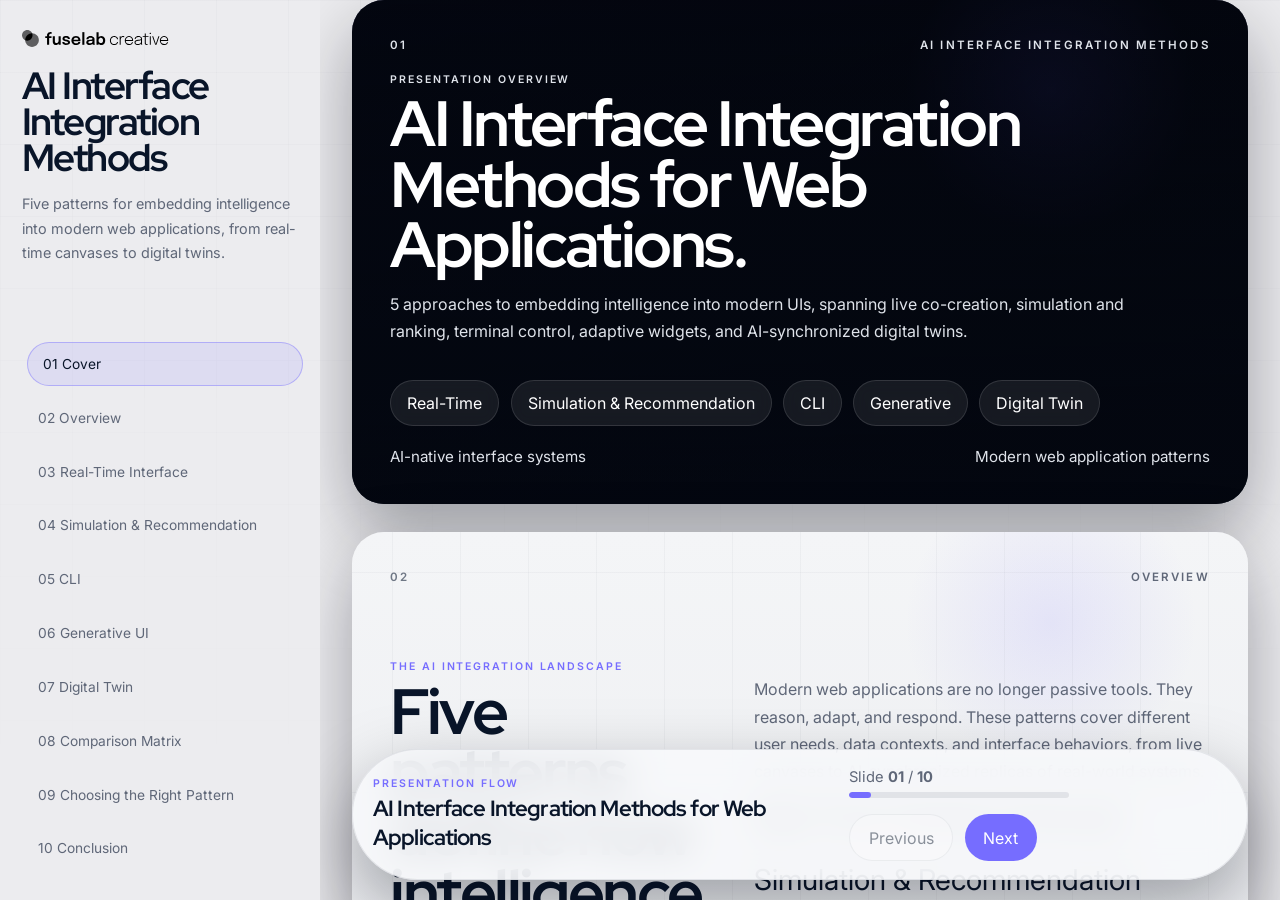
==== flc-new-design-process-work/index.html @ 108d00a0 "Add AI interface presentation deck" ====
<!DOCTYPE html>
<html lang="en">
  <head>
    <meta charset="UTF-8" />
    <meta name="viewport" content="width=device-width, initial-scale=1.0" />
    <title>AI Interface Integration Methods for Web Applications</title>
    <link rel="preconnect" href="https://fonts.googleapis.com" />
    <link rel="preconnect" href="https://fonts.gstatic.com" crossorigin />
    <link
      href="https://fonts.googleapis.com/css2?family=Inter:wght@400;500;600&family=Public+Sans:wght@600&family=Red+Hat+Display:wght@500;700&family=Red+Hat+Text:wght@400;500&display=swap"
      rel="stylesheet"
    />
    <link rel="stylesheet" href="styles.css" />
  </head>
  <body>
    <div class="presentation-shell">
      <aside class="rail">
        <div class="rail__brand">
          <img class="rail-logo" src="flc-logo.svg" alt="FLC logo" />
          <h1>AI Interface Integration Methods</h1>
          <p class="rail__lede">
            Five patterns for embedding intelligence into modern web
            applications, from real-time canvases to digital twins.
          </p>
        </div>

        <nav class="rail-nav" aria-label="Presentation sections">
          <a href="#cover" class="is-active">01 Cover</a>
          <a href="#overview">02 Overview</a>
          <a href="#pattern-canvas">03 Real-Time Interface</a>
          <a href="#pattern-simulation">04 Simulation & Recommendation</a>
          <a href="#pattern-cli">05 CLI</a>
          <a href="#pattern-generative">06 Generative UI</a>
          <a href="#pattern-twin">07 Digital Twin</a>
          <a href="#comparison">08 Comparison Matrix</a>
          <a href="#choosing">09 Choosing the Right Pattern</a>
          <a href="#conclusion">10 Conclusion</a>
        </nav>
      </aside>

      <main class="deck" id="deck">
        <div class="slides">
          <section
            class="slide slide--dark slide--hero"
            id="cover"
            data-title="AI Interface Integration Methods for Web Applications"
            data-hint="Open with the five AI-native interface patterns"
          >
            <video
              class="hero-slide-video"
              src="hero-background-source.mov"
              autoplay
              muted
              loop
              playsinline
              aria-hidden="true"
            ></video>
            <div class="hero-slide-overlay" aria-hidden="true"></div>
            <div class="hero-slide-tint" aria-hidden="true"></div>

            <div class="slide-chrome">
              <span class="slide-number">01</span>
              <span class="slide-label">AI Interface Integration Methods</span>
            </div>

            <div class="hero-layout hero-layout--single">
              <div class="hero-copy">
                <p class="eyebrow">Presentation overview</p>
                <h3>AI Interface Integration Methods for Web Applications.</h3>
                <p class="slide-intro">
                  5 approaches to embedding intelligence into modern UIs,
                  spanning live co-creation, simulation and ranking, terminal
                  control, adaptive widgets, and AI-synchronized digital twins.
                </p>

                <div class="hero-tags">
                  <span>Real-Time</span>
                  <span>Simulation & Recommendation</span>
                  <span>CLI</span>
                  <span>Generative</span>
                  <span>Digital Twin</span>
                </div>
              </div>
            </div>

            <div class="slide-footer">
              <span>AI-native interface systems</span>
              <span>Modern web application patterns</span>
            </div>
          </section>

          <section
            class="slide slide--dark slide--toc"
            id="overview"
            data-title="Overview"
            data-hint="Introduce the AI integration landscape and the five patterns"
          >
            <div class="slide-chrome">
              <span class="slide-number">02</span>
              <span class="slide-label">Overview</span>
            </div>

            <div class="toc-layout">
              <div>
                <p class="eyebrow">The AI integration landscape</p>
                <h3>Five patterns define how intelligence shows up in the interface.</h3>
              </div>
              <div>
                <p class="slide-intro">
                  Modern web applications are no longer passive tools. They
                  reason, adapt, and respond. These patterns cover different
                  user needs, data contexts, and interface behaviors, from live
                  canvases to AI-synchronized replicas of real-world systems.
                </p>
                <ol class="toc-list" id="tocList"></ol>
              </div>
            </div>

            <div class="slide-footer">
              <span>Five distinct AI integration patterns</span>
              <span>From creation to decision-support and monitoring</span>
            </div>
          </section>

          <section
            class="slide slide--light slide--project-profile"
            id="pattern-canvas"
            data-title="Real-Time Interface (Canvas)"
            data-hint="Pattern 1 for live, continuously updating AI surfaces"
          >
            <div class="project-profile-top project-profile-top--single">
              <div>
                <p class="page-kicker">Pattern 1</p>
                <h3>Real-Time Interface (Canvas)</h3>
              </div>
            </div>

            <div class="project-profile-layout">
              <div class="project-profile-media">
                <button class="media-fullscreen-button" type="button" data-video-fullscreen>
                  Full screen
                </button>
                <video
                  class="project-profile-video"
                  src="pattern-canvas-video.mp4"
                  autoplay
                  muted
                  loop
                  playsinline
                ></video>
              </div>

              <div class="project-profile-content">
                <div class="project-profile-grid" id="canvasCards"></div>
              </div>
            </div>

            <div class="slide-footer slide-footer--light">
              <span>03</span>
              <span>Pattern 1: Real-Time Interface (Canvas)</span>
            </div>
          </section>

          <section
            class="slide slide--light slide--project-profile"
            id="pattern-simulation"
            data-title="Simulation & Recommendation"
            data-hint="Pattern 2 for modeling outcomes and ranking actions"
          >
            <div class="project-profile-top project-profile-top--single">
              <div>
                <p class="page-kicker">Pattern 2</p>
                <h3>Simulation & Recommendation</h3>
              </div>
            </div>

            <div class="project-profile-layout">
              <div class="project-profile-media">
                <button class="media-fullscreen-button" type="button" data-video-fullscreen>
                  Full screen
                </button>
                <video
                  class="project-profile-video"
                  src="pattern-simulation-video.mov"
                  autoplay
                  muted
                  loop
                  playsinline
                ></video>
              </div>

              <div class="project-profile-content">
                <div class="project-profile-grid" id="simulationCards"></div>
              </div>
            </div>

            <div class="slide-footer slide-footer--light">
              <span>04</span>
              <span>Pattern 2: Simulation & Recommendation</span>
            </div>
          </section>

          <section
            class="slide slide--light slide--project-profile"
            id="pattern-cli"
            data-title="CLI (Command-Line Interface)"
            data-hint="Pattern 3 for text-first AI execution and control"
          >
            <div class="project-profile-top project-profile-top--single">
              <div>
                <p class="page-kicker">Pattern 3</p>
                <h3>CLI (Command-Line Interface)</h3>
              </div>
            </div>

            <div class="project-profile-layout">
              <div class="project-profile-media">
                <button class="media-fullscreen-button" type="button" data-video-fullscreen>
                  Full screen
                </button>
                <video
                  class="project-profile-video"
                  src="pattern-cli-video-web.mov"
                  autoplay
                  muted
                  loop
                  playsinline
                ></video>
              </div>

              <div class="project-profile-content">
                <div class="project-profile-grid" id="cliCards"></div>
              </div>
            </div>

            <div class="slide-footer slide-footer--light">
              <span>05</span>
              <span>Pattern 3: CLI</span>
            </div>
          </section>

          <section
            class="slide slide--light slide--project-profile"
            id="pattern-generative"
            data-title="Generative UI (Adaptive Widgets)"
            data-hint="Pattern 4 for interfaces that reconstruct themselves dynamically"
          >
            <div class="project-profile-top project-profile-top--single">
              <div>
                <p class="page-kicker">Pattern 4</p>
                <h3>Generative UI (Adaptive Widgets)</h3>
              </div>
            </div>

            <div class="project-profile-layout">
              <div class="project-profile-media">
                <button class="media-fullscreen-button" type="button" data-video-fullscreen>
                  Full screen
                </button>
                <video
                  class="project-profile-video"
                  src="pattern-generative-video.mov"
                  autoplay
                  muted
                  loop
                  playsinline
                ></video>
              </div>

              <div class="project-profile-content">
                <div class="project-profile-grid" id="generativeCards"></div>
              </div>
            </div>

            <div class="slide-footer slide-footer--light">
              <span>06</span>
              <span>Pattern 4: Generative UI (Adaptive Widgets)</span>
            </div>
          </section>

          <section
            class="slide slide--light slide--project-profile"
            id="pattern-twin"
            data-title="Digital Twin"
            data-hint="Pattern 5 for live virtual replicas of real-world systems"
          >
            <div class="project-profile-top project-profile-top--single">
              <div>
                <p class="page-kicker">Pattern 5</p>
                <h3>Digital Twin</h3>
              </div>
            </div>

            <div class="project-profile-layout">
              <div class="project-profile-media">
                <button class="media-fullscreen-button" type="button" data-video-fullscreen>
                  Full screen
                </button>
                <video
                  class="project-profile-video"
                  src="pattern-twin-video-web.mov"
                  autoplay
                  muted
                  loop
                  playsinline
                ></video>
              </div>

              <div class="project-profile-content">
                <div class="project-profile-grid" id="twinCards"></div>
              </div>
            </div>

            <div class="slide-footer slide-footer--light">
              <span>07</span>
              <span>Pattern 5: Digital Twin</span>
            </div>
          </section>

          <section
            class="slide slide--light slide--comparison"
            id="comparison"
            data-title="Comparison Matrix"
            data-hint="Compare the five patterns across users, data, and outputs"
          >
            <div class="light-header">
              <div>
                <p class="page-kicker">Comparison Matrix</p>
                <h3>Each pattern solves a different interface problem.</h3>
              </div>
              <p class="section-note">
                The right integration pattern depends on who the user is, how
                fresh the data needs to be, what kind of output the interface
                should generate, and how complex the system is to build.
              </p>
            </div>

            <div class="comparison-stage">
              <div class="comparison-wrap">
                <table class="comparison-table" id="comparisonTable"></table>
              </div>
            </div>

            <div class="slide-footer slide-footer--light">
              <span>08</span>
              <span>Pattern comparison across interaction and implementation</span>
            </div>
          </section>

          <section
            class="slide slide--light slide--choosing"
            id="choosing"
            data-title="Choosing the Right Pattern"
            data-hint="Use a simple framework to choose the right AI interface pattern"
          >
            <div class="light-header">
              <div>
                <p class="page-kicker">Decision Framework</p>
                <h3>Choosing the right pattern starts with the user and the output.</h3>
              </div>
              <p class="section-note">
                These five prompts point teams toward the most suitable
                pattern based on user needs, output format, and system context.
              </p>
            </div>

            <div class="decision-layout">
              <div class="challenge-grid decision-grid" id="decisionGrid"></div>
            </div>

            <div class="slide-footer slide-footer--light">
              <span>09</span>
              <span>Decision guide for choosing the right pattern</span>
            </div>
          </section>

          <section
            class="slide slide--light slide--overview slide--conclusion"
            id="conclusion"
            data-title="Conclusion"
            data-hint="Close with the main takeaways and the interface shift"
          >
            <div class="light-header">
              <div>
                <p class="page-kicker">Conclusion</p>
                <h3>AI is no longer just inside the interface. It is shaping the interface.</h3>
              </div>
              <p class="section-note">
                Each pattern supports a different kind of intelligence, from
                creation and decision-support to control, adaptation, and
                reflection, and all five are production-ready today.
              </p>
            </div>

            <div class="overview-layout">
              <div class="page-template-grid takeaway-grid" id="takeawayGrid"></div>
            </div>

            <div class="slide-footer slide-footer--light">
              <span>10</span>
              <span>From static UI with AI features to AI-native interfaces</span>
            </div>
          </section>
        </div>

        <header class="deck-topbar">
          <div>
            <p class="eyebrow">Presentation flow</p>
            <h2 id="topbarTitle">Hero screen</h2>
          </div>

          <div class="deck-status">
            <div class="progress-block">
              <span>Slide <b id="slideIndex">01</b> / <b id="slideTotal">10</b></span>
              <div class="progress-track" aria-hidden="true">
                <span id="progressFill"></span>
              </div>
            </div>

            <div class="control-row">
              <button class="ghost-button" id="prevSlide" type="button">
                Previous
              </button>
              <button class="primary-button" id="nextSlide" type="button">
                Next
              </button>
            </div>
          </div>
        </header>
      </main>
    </div>

    <script src="app.js"></script>
  </body>
</html>
---- flc-new-design-process-work/styles.css ----
:root {
  --ink: #00081b;
  --ink-soft: #08162a;
  --paper: #ffffff;
  --paper-soft: #f4f7fb;
  --paper-line: #dde4ee;
  --text-dark: #091529;
  --text-dark-soft: #5f6778;
  --text-light: #ffffff;
  --text-light-soft: #dfe3ea;
  --label: #6f7785;
  --royal: #766dff;
  --ultramarine: #766dff;
  --mint: #766dff;
  --shadow-dark: 0 28px 70px rgba(2, 7, 18, 0.34);
  --shadow-light: 0 24px 64px rgba(15, 29, 56, 0.08);
  --radius-xl: 32px;
  --radius-lg: 24px;
  --radius-md: 18px;
}

* {
  box-sizing: border-box;
}

html {
  scroll-behavior: smooth;
}

body {
  margin: 0;
  min-height: 100vh;
  font-family: "Inter", sans-serif;
  color: var(--text-dark);
  background: #ececef;
}

body::before {
  content: "";
  position: fixed;
  inset: 0;
  background-image:
    linear-gradient(rgba(9, 21, 41, 0.03) 1px, transparent 1px),
    linear-gradient(90deg, rgba(9, 21, 41, 0.03) 1px, transparent 1px);
  background-size: 72px 72px;
  mask-image: linear-gradient(180deg, rgba(255, 255, 255, 0.6), transparent 92%);
  pointer-events: none;
}

.presentation-shell {
  display: grid;
  grid-template-columns: 320px minmax(0, 1fr);
  min-height: 100vh;
}

.rail {
  position: sticky;
  top: 0;
  display: flex;
  flex-direction: column;
  justify-content: space-between;
  height: 100vh;
  padding: 1.85rem 1.35rem;
  background: transparent;
  backdrop-filter: none;
  z-index: 3;
  border-right: 0;
}

.eyebrow,
.page-kicker,
.slide-number,
.slide-label,
.rail-card span {
  margin: 0;
  text-transform: uppercase;
  letter-spacing: 0.18em;
  font-size: 0.72rem;
  font-weight: 600;
}

.eyebrow {
  color: var(--mint);
}

.rail__brand h1,
.deck-topbar h2,
.slide h3,
.challenge-card h4,
.opportunity-card h4,
.timeline-item h4,
.template-card h4,
.spotlight-card strong {
  margin: 0;
  font-family: "Red Hat Display", sans-serif;
  letter-spacing: -0.04em;
}

.rail__brand h1 {
  margin-top: 0.35rem;
  font-size: clamp(1.6rem, 3vw, 2.35rem);
  line-height: 0.96;
}

.rail__lede,
.slide-intro,
.section-note,
.challenge-card p,
.opportunity-card p,
.timeline-item p,
.template-card p,
.spotlight-card small {
  color: var(--text-dark-soft);
  line-height: 1.7;
}

.rail__lede {
  color: var(--text-dark-soft);
}

.rail-nav {
  display: grid;
  gap: 0.65rem;
}

.rail-nav a {
  display: block;
  padding: 0.78rem 0.95rem;
  border-radius: 999px;
  border: 1px solid transparent;
  color: var(--text-dark-soft);
  text-decoration: none;
  background: transparent;
  font-size: 0.86rem;
  line-height: 1.2;
  transition:
    transform 180ms ease,
    border-color 180ms ease,
    background 180ms ease;
}

.rail-nav a:hover {
  transform: translateX(5px);
  border-color: transparent;
  background: transparent;
  color: var(--text-dark);
}

.rail-nav a.is-active {
  transform: translateX(5px);
  border-color: rgba(118, 109, 255, 0.42);
  background: rgba(118, 109, 255, 0.12);
  color: var(--text-dark);
}

.rail-card {
  padding: 0.8rem 0.85rem;
  border-radius: var(--radius-lg);
  border: 1px solid rgba(255, 255, 255, 0.08);
  background: rgba(255, 255, 255, 0.04);
}

.rail-card strong {
  display: block;
  margin: 0.3rem 0;
  font-size: 1rem;
}

.rail-card small {
  color: var(--text-light-soft);
  font-size: 0.82rem;
}

.rail__brand {
  display: grid;
  gap: 1rem;
}

.rail-logo {
  display: block;
  width: min(150px, 100%);
  height: auto;
  filter: brightness(0) saturate(100%);
}

.rail__lede {
  margin: 0;
  font-size: 0.9rem;
}

.rail-card span,
.eyebrow {
  font-size: 0.66rem;
}

.deck {
  height: 100vh;
  overflow-y: auto;
  scroll-snap-type: y mandatory;
  padding: 2rem;
  padding-bottom: 1.25rem;
  background: #ececef;
}

.deck-topbar {
  position: sticky;
  bottom: 0;
  z-index: 2;
  display: flex;
  justify-content: space-between;
  align-items: center;
  gap: 1rem;
  margin-top: 1.75rem;
  padding: 1.1rem 1.25rem;
  border-radius: 999px;
  border: 1px solid rgba(9, 21, 41, 0.08);
  background: rgba(248, 249, 251, 0.88);
  backdrop-filter: blur(18px);
  box-shadow: var(--shadow-dark);
}

.deck-topbar h2 {
  margin-top: 0.28rem;
  font-size: 1.35rem;
}

.deck-status {
  display: flex;
  align-items: center;
  gap: 1rem;
  flex-wrap: wrap;
}

.progress-block span {
  display: block;
  margin-bottom: 0.4rem;
  color: var(--text-dark-soft);
  font-size: 0.92rem;
}

.progress-track {
  width: min(220px, 44vw);
  height: 0.4rem;
  border-radius: 999px;
  background: rgba(9, 21, 41, 0.08);
  overflow: hidden;
}

.progress-track span {
  display: block;
  height: 100%;
  width: 14.29%;
  border-radius: inherit;
  background: linear-gradient(90deg, var(--ultramarine), var(--mint));
  transition: width 220ms ease;
}

.control-row {
  display: flex;
  gap: 0.75rem;
}

.ghost-button,
.primary-button {
  border-radius: 999px;
  padding: 0.78rem 1.15rem;
  font: inherit;
  cursor: pointer;
  transition:
    transform 180ms ease,
    opacity 180ms ease,
    background 180ms ease;
}

.ghost-button {
  border: 1px solid rgba(9, 21, 41, 0.12);
  color: var(--text-dark);
  background: rgba(255, 255, 255, 0.55);
}

.primary-button {
  border: 0;
  color: var(--text-light);
  background: linear-gradient(135deg, var(--royal), var(--ultramarine));
}

.ghost-button:hover,
.primary-button:hover {
  transform: translateY(-2px);
}

.ghost-button:disabled,
.primary-button:disabled {
  opacity: 0.45;
  cursor: default;
  transform: none;
}

.slides {
  display: grid;
  gap: 1.75rem;
  justify-items: center;
}

.slide {
  position: relative;
  display: flex;
  flex-direction: column;
  width: min(100%, calc((100vh - 5.5rem) * 16 / 9));
  max-width: 100%;
  aspect-ratio: 16 / 9;
  min-height: 0;
  scroll-snap-align: start;
  padding: clamp(1.8rem, 3vw, 2.6rem);
  border-radius: var(--radius-xl);
  overflow: hidden;
}

.slide--dark {
  color: var(--text-dark);
  background:
    radial-gradient(circle at 78% 18%, rgba(118, 109, 255, 0.12), transparent 18%),
    linear-gradient(180deg, #f4f5f7 0%, #eceef1 100%);
  box-shadow: var(--shadow-dark);
}

.slide--dark::before {
  content: "";
  position: absolute;
  inset: 0;
  background-image:
    linear-gradient(rgba(9, 21, 41, 0.03) 1px, transparent 1px),
    linear-gradient(90deg, rgba(9, 21, 41, 0.03) 1px, transparent 1px);
  background-size: calc((100% - 80px) / 12) 220px;
  background-position: 40px 40px;
  pointer-events: none;
}

.slide--dark .slide-intro,
.slide--dark .section-note,
.slide--dark .slide-footer,
.slide--dark .slide-label {
  color: var(--text-dark-soft);
}

.slide--light {
  color: var(--text-dark);
  background:
    radial-gradient(circle at 12% 85%, rgba(118, 109, 255, 0.09), transparent 15%),
    radial-gradient(circle at 88% 20%, rgba(118, 109, 255, 0.14), transparent 12%),
    linear-gradient(180deg, #ffffff 0%, #f7f9fc 100%);
  box-shadow: var(--shadow-light);
}

.slide--light::before,
.slide--light::after {
  content: "";
  position: absolute;
  border-radius: 999px;
  background:
    radial-gradient(circle at center, rgba(9, 21, 41, 0.06) 0%, rgba(9, 21, 41, 0.02) 46%, transparent 70%);
  pointer-events: none;
}

.slide--light::before {
  left: -4.5rem;
  bottom: -5rem;
  width: 15rem;
  height: 15rem;
}

.slide--light::after {
  right: -3rem;
  top: -3rem;
  width: 11rem;
  height: 11rem;
}

.slide-chrome,
.slide-footer {
  position: relative;
  z-index: 1;
  display: flex;
  justify-content: space-between;
  align-items: center;
  gap: 1rem;
}

.slide-label,
.slide-footer,
.page-kicker {
  color: var(--label);
}

.slide-number {
  color: var(--label);
}

.slide-footer {
  margin-top: auto;
  font-size: 0.95rem;
}

.slide-footer--light {
  color: var(--text-dark-soft);
}

.slide--hero,
.slide--toc,
.slide--section-break {
  display: flex;
  flex-direction: column;
}

.slide--hero {
  isolation: isolate;
  color: var(--text-light);
  background:
    radial-gradient(circle at 78% 18%, rgba(118, 109, 255, 0.18), transparent 18%),
    linear-gradient(180deg, #050814 0%, #0b1120 100%);
}

.hero-slide-video,
.hero-slide-overlay,
.hero-slide-tint {
  position: absolute;
  inset: 0;
}

.hero-slide-video {
  width: 100%;
  height: 100%;
  object-fit: cover;
  opacity: 1;
  z-index: 0;
}

.hero-slide-overlay {
  background:
    linear-gradient(180deg, rgba(2, 7, 18, 0.42), rgba(2, 7, 18, 0.74)),
    linear-gradient(135deg, rgba(118, 109, 255, 0.24), rgba(8, 22, 42, 0.3)),
    radial-gradient(circle at 72% 20%, rgba(118, 109, 255, 0.18), transparent 20%);
  mix-blend-mode: multiply;
  z-index: 0;
}

.hero-slide-tint {
  background:
    linear-gradient(180deg, rgba(4, 10, 24, 0.24), rgba(4, 10, 24, 0.46));
  mix-blend-mode: normal;
  z-index: 0;
}

.slide--hero .slide-chrome,
.slide--hero .hero-layout,
.slide--hero .slide-footer {
  z-index: 1;
}

.slide--hero .slide-number,
.slide--hero .slide-label,
.slide--hero .eyebrow,
.slide--hero .slide-intro,
.slide--hero .slide-footer {
  color: var(--text-light-soft);
}

.slide--hero h3 {
  color: var(--text-light);
}

.hero-layout {
  position: relative;
  display: grid;
  grid-template-columns: minmax(0, 1.1fr) minmax(320px, 0.9fr);
  gap: 2.75rem;
  align-items: center;
  flex: 1;
  min-height: 0;
}

.hero-layout--single {
  grid-template-columns: minmax(0, 1fr);
}

.hero-copy,
.section-break-copy {
  max-width: 46rem;
}

.slide h3 {
  margin-top: 0.55rem;
  font-size: clamp(2.4rem, 5vw, 4.9rem);
  line-height: 0.94;
}

.slide--light h3 {
  font-size: clamp(1.7rem, 3.2vw, 3.2rem);
  line-height: 0.98;
}

.hero-tags {
  display: flex;
  flex-wrap: wrap;
  gap: 0.7rem;
  margin-top: 2.2rem;
}

.hero-tags span {
  padding: 0.75rem 1rem;
  border-radius: 999px;
  border: 1px solid rgba(255, 255, 255, 0.12);
  background: rgba(255, 255, 255, 0.08);
  color: var(--text-light);
  backdrop-filter: blur(8px);
}

.hero-visual {
  position: relative;
  min-height: 0;
}

.hero-visual--process {
  display: flex;
  justify-content: flex-end;
}

.hero-process-card {
  max-width: 23rem;
  padding: 1.5rem;
  border-radius: var(--radius-lg);
  border: 1px solid rgba(9, 21, 41, 0.08);
  background: rgba(255, 255, 255, 0.78);
  box-shadow: 0 28px 60px rgba(2, 7, 18, 0.12);
  backdrop-filter: blur(12px);
}

.hero-process-card span {
  display: block;
  color: var(--text-dark-soft);
  text-transform: uppercase;
  letter-spacing: 0.14em;
  font-size: 0.7rem;
}

.hero-process-card strong {
  display: block;
  margin-top: 0.7rem;
  font-family: "Red Hat Display", sans-serif;
  font-size: 2rem;
  line-height: 1.02;
  color: var(--text-dark);
}

.spotlight-card span {
  color: var(--label);
}

.toc-layout {
  position: relative;
  z-index: 1;
  display: grid;
  grid-template-columns: minmax(260px, 0.7fr) minmax(0, 1fr);
  gap: 2.75rem;
  align-items: start;
  flex: 1;
  min-height: 0;
  padding-top: 4.75rem;
}

.toc-list {
  list-style: none;
  padding: 0;
  margin: 0;
  display: grid;
  gap: 0.9rem;
}

.toc-list li {
  display: block;
  padding-bottom: 0.85rem;
  border-bottom: 1px solid rgba(9, 21, 41, 0.08);
}

.toc-list strong {
  font-weight: 400;
  font-size: 1.8rem;
  line-height: 1.15;
}

.slide--section-break {
  justify-content: space-between;
}

.light-header {
  position: relative;
  z-index: 1;
  display: flex;
  justify-content: space-between;
  gap: 2rem;
  align-items: end;
  margin-bottom: 2rem;
}

.light-header--stacked {
  align-items: start;
}

.light-header h3 {
  color: var(--text-dark);
}

.page-kicker {
  font-size: 0.76rem;
  font-weight: 600;
}

.section-note {
  max-width: 28rem;
  margin: 0;
}

.challenge-grid {
  position: relative;
  z-index: 1;
  display: grid;
  grid-template-columns: repeat(2, minmax(0, 1fr));
  gap: 1.25rem;
  flex: 1;
  min-height: 0;
  align-content: start;
}

.challenge-card,
.opportunity-card,
.timeline-item,
.template-card,
.spotlight-card,
.next-step-card {
  position: relative;
  z-index: 1;
  border-radius: var(--radius-lg);
}

.challenge-card,
.opportunity-card,
.timeline-item,
.template-card {
  padding: 1.6rem;
  border: 1px solid var(--paper-line);
  background: rgba(255, 255, 255, 0.92);
  box-shadow: var(--shadow-light);
}

.challenge-card span,
.opportunity-card span,
.timeline-item span,
.template-card span {
  color: var(--label);
}

.challenge-card h4,
.opportunity-card h4,
.timeline-item h4,
.template-card h4 {
  margin: 0.7rem 0 0.5rem;
  color: var(--text-dark);
  font-size: 1.45rem;
}

.challenge-card p,
.opportunity-card p,
.timeline-item p,
.template-card p,
.next-step-item p,
.impact-metric p {
  margin: 0;
  font-family: "Red Hat Text", sans-serif;
}

.opportunity-layout {
  position: relative;
  z-index: 1;
  display: grid;
  grid-template-columns: 310px minmax(0, 1fr);
  gap: 1.25rem;
  align-items: start;
  flex: 1;
  min-height: 0;
}

.spotlight-card {
  padding: 1.7rem;
  border: 1px solid var(--paper-line);
  background: rgba(244, 247, 251, 0.95);
}

.spotlight-card strong {
  display: block;
  margin: 0.55rem 0;
  color: var(--text-dark);
  font-size: 1.55rem;
  line-height: 1.04;
}

.opportunity-grid {
  display: grid;
  grid-template-columns: repeat(3, minmax(0, 1fr));
  gap: 1.25rem;
}

.timeline-list,
.page-template-grid {
  display: grid;
  gap: 1.2rem;
}

.timeline-list--compact {
  position: relative;
  z-index: 1;
  grid-template-columns: repeat(2, minmax(0, 1fr));
  align-content: start;
  flex: 1;
  min-height: 0;
}

.timeline-list--compact .timeline-item {
  padding: 1.2rem 1.25rem;
}

.timeline-pictogram {
  display: block;
  width: 4.4rem;
  height: 4.4rem;
  margin-bottom: 0.65rem;
  object-fit: contain;
  opacity: 0.96;
}

.timeline-list--compact .timeline-item h4 {
  margin: 0.55rem 0 0.35rem;
  font-size: 1.2rem;
  line-height: 1.18;
}

.timeline-list--compact .timeline-item p {
  font-size: 0.95rem;
  line-height: 1.55;
}

.project-profile-layout {
  position: relative;
  z-index: 1;
  display: grid;
  grid-template-columns: minmax(0, 1.56fr) minmax(280px, 0.74fr);
  gap: 1.45rem;
  align-items: stretch;
  flex: 1;
  min-height: 0;
}

.core-loop-board {
  position: relative;
  z-index: 1;
  display: flex;
  flex: 1;
  min-height: 0;
  align-items: center;
}

.core-loop-flow {
  display: grid;
  grid-template-columns: minmax(0, 1fr) auto minmax(0, 1fr) auto minmax(0, 1fr) auto minmax(0, 1fr) auto minmax(0, 1fr) auto minmax(0, 1fr);
  gap: 0.8rem;
  width: 100%;
  align-items: stretch;
}

.loop-node {
  position: relative;
  display: grid;
  align-content: start;
  gap: 0.65rem;
  padding: 1.35rem 1.1rem 1.2rem;
  border-radius: var(--radius-lg);
  border: 1px solid var(--paper-line);
  background: rgba(255, 255, 255, 0.92);
  box-shadow: var(--shadow-light);
}

.loop-node__index {
  color: var(--label);
  font-size: 0.74rem;
  font-weight: 600;
  letter-spacing: 0.14em;
}

.loop-node__icon {
  display: inline-flex;
  align-items: center;
  justify-content: center;
  width: 3.6rem;
  height: 3.6rem;
  border-radius: 20px;
  background: rgba(118, 109, 255, 0.1);
}

.loop-node__icon--carbon {
  color: var(--text-dark);
}

.loop-node__icon--carbon svg,
.github-mark,
.vercel-mark {
  display: block;
  fill: currentColor;
}

.loop-node__icon--carbon svg {
  width: 1.8rem;
  height: 1.8rem;
}

.loop-node__icon--figma {
  background: rgba(255, 255, 255, 0.96);
  border: 1px solid rgba(9, 21, 41, 0.08);
}

.loop-node__icon--figma svg {
  width: 1.35rem;
  height: 2.1rem;
}

.loop-node__icon--stack {
  width: auto;
  padding: 0 0.9rem;
}

.stack-logo-row {
  display: inline-flex;
  align-items: center;
  gap: 0.7rem;
  color: var(--text-dark);
}

.github-mark {
  width: 1.55rem;
  height: 1.55rem;
}

.vercel-mark {
  width: 1.9rem;
  height: 1.6rem;
}

.loop-node h4 {
  margin: 0;
  color: var(--text-dark);
  font-family: "Red Hat Display", sans-serif;
  font-size: 1.18rem;
  line-height: 1.04;
}

.loop-node p {
  margin: 0;
  color: var(--text-dark-soft);
  font-family: "Red Hat Text", sans-serif;
  line-height: 1.58;
  font-size: 0.92rem;
}

.loop-arrow {
  display: flex;
  align-items: center;
  justify-content: center;
  color: rgba(118, 109, 255, 0.82);
  font-size: 1.7rem;
  font-weight: 600;
}

.phase-layout {
  position: relative;
  z-index: 1;
  display: grid;
  grid-template-columns: minmax(0, 1.25fr) minmax(300px, 0.8fr);
  gap: 1.45rem;
  align-items: start;
  flex: 1;
  min-height: 0;
}

.phase-main {
  display: grid;
  gap: 1.35rem;
  min-height: 0;
}

.phase-step-grid {
  display: grid;
  grid-template-columns: repeat(3, minmax(0, 1fr));
  gap: 1rem;
}

.phase-step-card {
  position: relative;
  z-index: 1;
  padding: 1.35rem 1.25rem;
  border-radius: var(--radius-lg);
  border: 1px solid var(--paper-line);
  background: rgba(255, 255, 255, 0.92);
  box-shadow: var(--shadow-light);
}

.phase-step-card span {
  color: var(--label);
}

.phase-step-card h4 {
  margin: 0.7rem 0 0.45rem;
  color: var(--text-dark);
  font-family: "Red Hat Display", sans-serif;
  font-size: 1.25rem;
  line-height: 1.08;
  letter-spacing: -0.03em;
}

.phase-step-card p {
  margin: 0;
  color: var(--text-dark-soft);
  font-family: "Red Hat Text", sans-serif;
  line-height: 1.6;
}

.project-profile-top {
  position: relative;
  z-index: 1;
  display: grid;
  grid-template-columns: minmax(0, 1fr) minmax(320px, 0.9fr);
  gap: 1.6rem;
  align-items: start;
  margin-bottom: 1.45rem;
}

.project-profile-top--single {
  grid-template-columns: 1fr;
}

.project-profile-top h3 {
  font-size: clamp(2.15rem, 4vw, 4.2rem);
  line-height: 0.96;
}

.project-profile-media,
.project-feature-card,
.project-profile-card {
  border-radius: var(--radius-lg);
  border: 1px solid var(--paper-line);
  background: rgba(255, 255, 255, 0.92);
  box-shadow: var(--shadow-light);
}

.project-profile-media {
  position: relative;
  min-height: 0;
  height: 100%;
  overflow: hidden;
  background:
    radial-gradient(circle at top right, rgba(118, 109, 255, 0.12), transparent 20%),
    linear-gradient(180deg, #eef2f8 0%, #e8edf4 100%);
}

.project-profile-media img,
.project-profile-media video {
  display: block;
  width: 100%;
  height: 100%;
  object-fit: cover;
  object-position: center top;
}

.project-profile-video {
  background: #050814;
}

.media-fullscreen-button {
  position: absolute;
  right: 1rem;
  top: 1rem;
  z-index: 2;
  padding: 0.7rem 0.9rem;
  border: 1px solid rgba(255, 255, 255, 0.28);
  border-radius: 999px;
  background: rgba(9, 21, 41, 0.62);
  color: #fff;
  font: inherit;
  font-size: 0.8rem;
  line-height: 1;
  cursor: pointer;
  backdrop-filter: blur(10px);
  transition:
    background 180ms ease,
    transform 180ms ease,
    border-color 180ms ease;
}

.media-fullscreen-button:hover {
  background: rgba(118, 109, 255, 0.86);
  border-color: rgba(255, 255, 255, 0.5);
  transform: translateY(-1px);
}

.project-profile-media::after {
  content: "";
  position: absolute;
  inset: 0;
  background: linear-gradient(180deg, rgba(9, 21, 41, 0.03), rgba(9, 21, 41, 0.12));
  pointer-events: none;
}

.project-feature-card {
  padding: 1.25rem 1.2rem;
}

.project-feature-card--phase {
  align-self: stretch;
}

.project-feature-card > span {
  display: block;
  color: var(--label);
  margin-bottom: 0.95rem;
}

.project-feature-list {
  list-style: none;
  margin: 0;
  padding: 0;
  display: grid;
  gap: 0.9rem;
}

.project-feature-list li {
  display: grid;
  grid-template-columns: 2rem minmax(0, 1fr);
  gap: 0.7rem;
  align-items: start;
  padding-top: 0.85rem;
  border-top: 1px solid var(--paper-line);
}

.project-feature-list li:first-child {
  padding-top: 0;
  border-top: 0;
}

.project-feature-list strong {
  display: inline-flex;
  align-items: center;
  justify-content: center;
  min-height: 2rem;
  border-radius: 999px;
  background: rgba(118, 109, 255, 0.12);
  color: var(--royal);
  font-size: 0.76rem;
  letter-spacing: 0.1em;
}

.project-feature-list p {
  margin: 0;
  color: var(--text-dark-soft);
  line-height: 1.55;
  font-family: "Red Hat Text", sans-serif;
  font-size: 0.94rem;
}

.project-profile-media--process {
  background:
    radial-gradient(circle at 82% 16%, rgba(118, 109, 255, 0.28), transparent 20%),
    linear-gradient(180deg, #fdf4ef 0%, #f6ece4 100%);
}

.project-profile-media--system {
  background:
    radial-gradient(circle at 82% 16%, rgba(118, 109, 255, 0.24), transparent 22%),
    linear-gradient(180deg, #edf7f4 0%, #e6f1ee 100%);
}

.project-profile-media--delivery {
  background:
    radial-gradient(circle at 82% 16%, rgba(118, 109, 255, 0.18), transparent 18%),
    linear-gradient(180deg, #eef3f9 0%, #e2e9f1 100%);
}

.project-profile-media-label {
  position: absolute;
  left: 1rem;
  top: 1rem;
  z-index: 1;
  padding: 0.55rem 0.8rem;
  border-radius: 999px;
  background: rgba(255, 255, 255, 0.82);
  color: var(--text-dark-soft);
  font-size: 0.78rem;
  letter-spacing: 0.08em;
  text-transform: uppercase;
}

.process-panel {
  position: relative;
  display: flex;
  flex-direction: column;
  justify-content: flex-end;
  height: 100%;
  padding: 4.2rem 1.5rem 1.5rem;
}

.process-stack {
  display: grid;
  gap: 0.95rem;
}

.process-item {
  padding: 1.1rem 1.15rem;
  border-radius: 20px;
  border: 1px solid rgba(9, 21, 41, 0.08);
  background: rgba(255, 255, 255, 0.82);
  box-shadow: 0 20px 45px rgba(15, 29, 56, 0.08);
}

.process-item strong {
  display: block;
  color: var(--text-dark);
  font-family: "Red Hat Display", sans-serif;
  font-size: 1.05rem;
  line-height: 1.1;
}

.process-item p {
  margin: 0.55rem 0 0;
  color: var(--text-dark-soft);
  font-family: "Red Hat Text", sans-serif;
  line-height: 1.55;
}

.project-profile-content {
  display: grid;
  grid-template-rows: auto auto;
  gap: 1.35rem;
  min-height: 0;
}

.project-feature-card > span,
.project-profile-card span {
  color: var(--label);
  display: block;
}

.project-profile-card h4 {
  margin: 0.7rem 0 0;
  color: var(--text-dark);
  font-family: "Red Hat Display", sans-serif;
}

.project-profile-grid {
  display: grid;
  grid-template-columns: 1fr;
  gap: 1.35rem;
  align-content: start;
  justify-items: start;
}

.project-profile-card {
  padding: 1.6rem 1.7rem;
  min-height: 100%;
}

.project-profile-card--detail {
  width: min(100%, 24rem);
}

.detail-summary {
  margin: 0;
  color: var(--text-dark-soft);
  font-family: "Red Hat Text", sans-serif;
  line-height: 1.65;
}

.project-profile-card h4 {
  font-size: clamp(1.55rem, 2.35vw, 2.35rem);
  line-height: 1.05;
}

.project-profile-card p {
  margin: 1rem 0 0;
  color: var(--text-dark-soft);
  line-height: 1.65;
  font-family: "Red Hat Text", sans-serif;
}

.project-profile-summary {
  margin: 0;
  color: var(--text-dark-soft);
  font-size: clamp(1.05rem, 1.8vw, 1.35rem);
  line-height: 1.7;
}

.slide--project-profile .slide-footer {
  margin-top: 1rem;
}

.page-template-grid {
  grid-template-columns: repeat(3, minmax(0, 1fr));
}

.template-card {
  display: grid;
  gap: 1rem;
}

.browser-points {
  margin: 0;
  padding-left: 1.1rem;
  color: var(--text-dark-soft);
  line-height: 1.8;
  font-family: "Red Hat Text", sans-serif;
}

.detail-list {
  margin: 0.9rem 0 0;
  padding-left: 1.1rem;
  color: var(--text-dark-soft);
  font-family: "Red Hat Text", sans-serif;
  line-height: 1.65;
}

.detail-list li + li {
  margin-top: 0.45rem;
}

.detail-stack {
  margin-top: 1rem;
  padding-top: 1rem;
  border-top: 1px solid var(--paper-line);
}

.detail-stack span {
  display: block;
  color: var(--label);
}

.detail-stack p {
  margin: 0.55rem 0 0;
  color: var(--text-dark-soft);
  font-family: "Red Hat Text", sans-serif;
  line-height: 1.6;
}

.detail-benefits {
  margin: 0.7rem 0 0;
  padding-left: 1.15rem;
  color: var(--text-dark-soft);
  font-family: "Red Hat Text", sans-serif;
  line-height: 1.55;
}

.detail-benefits li + li {
  margin-top: 0.35rem;
}

.pattern-mockup {
  position: relative;
  width: 100%;
  height: 100%;
  min-height: 22rem;
  overflow: hidden;
  border-radius: inherit;
}

.pattern-toolbar,
.pattern-terminal-top {
  position: absolute;
  left: 1.25rem;
  right: 1.25rem;
  top: 1.15rem;
  height: 1rem;
  border-radius: 999px;
  background: rgba(9, 21, 41, 0.08);
}

.pattern-mockup--canvas {
  background:
    linear-gradient(180deg, rgba(255, 255, 255, 0.18), rgba(255, 255, 255, 0)),
    linear-gradient(180deg, #eef1ff 0%, #f5f7ff 100%);
}

.pattern-canvas-grid {
  position: absolute;
  inset: 3rem 1.2rem 1.2rem;
  border-radius: 28px;
  background-image:
    linear-gradient(rgba(118, 109, 255, 0.08) 1px, transparent 1px),
    linear-gradient(90deg, rgba(118, 109, 255, 0.08) 1px, transparent 1px);
  background-size: 28px 28px;
}

.pattern-canvas-stroke,
.pattern-canvas-note {
  position: absolute;
  border-radius: 999px;
}

.pattern-canvas-stroke--a {
  left: 18%;
  top: 34%;
  width: 42%;
  height: 1.1rem;
  background: linear-gradient(90deg, rgba(118, 109, 255, 0.9), rgba(125, 220, 198, 0.75));
  transform: rotate(-8deg);
}

.pattern-canvas-stroke--b {
  left: 30%;
  top: 52%;
  width: 30%;
  height: 1rem;
  background: linear-gradient(90deg, rgba(9, 21, 41, 0.72), rgba(118, 109, 255, 0.72));
  transform: rotate(10deg);
}

.pattern-canvas-note {
  right: 12%;
  top: 30%;
  width: 7rem;
  height: 7rem;
  border-radius: 24px;
  background:
    radial-gradient(circle at top right, rgba(125, 220, 198, 0.35), transparent 35%),
    rgba(255, 255, 255, 0.82);
  border: 1px solid rgba(9, 21, 41, 0.08);
}

.pattern-canvas-cursor {
  position: absolute;
  right: 22%;
  bottom: 22%;
  width: 0;
  height: 0;
  border-left: 18px solid rgba(9, 21, 41, 0.8);
  border-top: 24px solid transparent;
  border-bottom: 8px solid transparent;
  transform: rotate(-12deg);
}

.pattern-mockup--simulation {
  background:
    radial-gradient(circle at 82% 20%, rgba(118, 109, 255, 0.18), transparent 22%),
    linear-gradient(180deg, #f5f7fb 0%, #eef2f8 100%);
}

.pattern-sim-card,
.pattern-sim-bar,
.pattern-sim-score,
.pattern-sim-rank {
  position: absolute;
  border-radius: 24px;
  border: 1px solid rgba(9, 21, 41, 0.08);
  background: rgba(255, 255, 255, 0.84);
}

.pattern-sim-card--large {
  left: 1.35rem;
  right: 8.5rem;
  top: 4.1rem;
  bottom: 3.2rem;
}

.pattern-sim-bar {
  left: 3rem;
  right: 11rem;
  height: 0.95rem;
}

.pattern-sim-bar--1 { top: 7rem; }
.pattern-sim-bar--2 { top: 9.2rem; right: 13rem; }
.pattern-sim-bar--3 { top: 11.4rem; right: 10.5rem; }

.pattern-sim-score {
  right: 1.5rem;
  top: 4.1rem;
  width: 5.8rem;
  height: 7.4rem;
}

.pattern-sim-rank {
  right: 1.5rem;
  bottom: 3.2rem;
  width: 5.8rem;
  height: 6.2rem;
  background:
    linear-gradient(180deg, rgba(118, 109, 255, 0.18), rgba(125, 220, 198, 0.14)),
    rgba(255, 255, 255, 0.88);
}

.pattern-mockup--cli {
  background:
    linear-gradient(180deg, #0a1020 0%, #10172b 100%);
}

.pattern-terminal-top {
  background: rgba(255, 255, 255, 0.1);
}

.pattern-terminal-line,
.pattern-terminal-block {
  position: absolute;
  left: 1.6rem;
  border-radius: 999px;
}

.pattern-terminal-line {
  height: 0.82rem;
  background: rgba(255, 255, 255, 0.16);
}

.pattern-terminal-line--prompt {
  top: 4rem;
  width: 40%;
  background: linear-gradient(90deg, rgba(125, 220, 198, 0.9), rgba(118, 109, 255, 0.9));
}

.pattern-terminal-line--wide {
  top: 6.1rem;
  width: 72%;
}

.pattern-terminal-line--mid {
  top: 8rem;
  width: 56%;
}

.pattern-terminal-line--short {
  top: 9.9rem;
  width: 34%;
}

.pattern-terminal-block {
  left: 1.6rem;
  right: 1.6rem;
  bottom: 1.6rem;
  top: 13rem;
  border-radius: 24px;
  background:
    linear-gradient(180deg, rgba(118, 109, 255, 0.18), rgba(255, 255, 255, 0.05)),
    rgba(255, 255, 255, 0.04);
  border: 1px solid rgba(255, 255, 255, 0.08);
}

.pattern-mockup--widgets {
  display: grid;
  grid-template-columns: repeat(2, minmax(0, 1fr));
  gap: 1rem;
  padding: 3.25rem 1.2rem 1.2rem;
  background:
    radial-gradient(circle at 82% 18%, rgba(118, 109, 255, 0.18), transparent 22%),
    linear-gradient(180deg, #f8fbff 0%, #edf4fb 100%);
}

.pattern-widget {
  border-radius: 24px;
  border: 1px solid rgba(9, 21, 41, 0.08);
  background: rgba(255, 255, 255, 0.84);
  min-height: 8.5rem;
}

.pattern-widget--chart {
  background:
    linear-gradient(180deg, rgba(118, 109, 255, 0.18), transparent 55%),
    rgba(255, 255, 255, 0.92);
}

.pattern-widget--table,
.pattern-widget--card,
.pattern-widget--map {
  position: relative;
}

.pattern-widget--table::before,
.pattern-widget--card::before,
.pattern-widget--map::before {
  content: "";
  position: absolute;
  inset: 1rem;
  border-radius: 18px;
  background: rgba(9, 21, 41, 0.06);
}

.pattern-mockup--twin {
  background:
    radial-gradient(circle at center, rgba(118, 109, 255, 0.2), transparent 38%),
    linear-gradient(180deg, #0f1426 0%, #111728 100%);
}

.pattern-twin-core,
.pattern-twin-ring,
.pattern-twin-metric {
  position: absolute;
}

.pattern-twin-core {
  left: 50%;
  top: 50%;
  width: 10rem;
  height: 10rem;
  border-radius: 999px;
  transform: translate(-50%, -50%);
  background:
    radial-gradient(circle at 30% 30%, rgba(125, 220, 198, 0.85), rgba(118, 109, 255, 0.85) 58%, rgba(118, 109, 255, 0.2) 100%);
  box-shadow: 0 0 50px rgba(118, 109, 255, 0.28);
}

.pattern-twin-ring {
  left: 50%;
  top: 50%;
  border-radius: 999px;
  border: 1px solid rgba(255, 255, 255, 0.16);
  transform: translate(-50%, -50%);
}

.pattern-twin-ring--a {
  width: 14rem;
  height: 14rem;
}

.pattern-twin-ring--b {
  width: 18rem;
  height: 18rem;
}

.pattern-twin-metric {
  width: 5rem;
  height: 3rem;
  border-radius: 20px;
  background: rgba(255, 255, 255, 0.08);
  border: 1px solid rgba(255, 255, 255, 0.08);
}

.pattern-twin-metric--1 { left: 2rem; top: 4rem; }
.pattern-twin-metric--2 { right: 2rem; top: 6rem; }
.pattern-twin-metric--3 { left: 3.5rem; bottom: 3rem; }

.comparison-wrap {
  position: relative;
  z-index: 1;
  flex: none;
  min-height: auto;
  border-radius: var(--radius-lg);
  border: 1px solid var(--paper-line);
  background: rgba(255, 255, 255, 0.92);
  box-shadow: var(--shadow-light);
  overflow: hidden;
}

.comparison-stage {
  position: relative;
  z-index: 1;
  flex: 1;
  min-height: 0;
  display: flex;
  align-items: center;
  justify-content: center;
}

.slide--comparison .comparison-wrap {
  width: min(100%, 74rem);
}

.comparison-table {
  width: 100%;
  border-collapse: collapse;
  table-layout: fixed;
  color: var(--text-dark);
}

.comparison-table th,
.comparison-table td {
  padding: 0.95rem 0.85rem;
  border-bottom: 1px solid var(--paper-line);
  text-align: left;
  vertical-align: top;
  font-family: "Red Hat Text", sans-serif;
  font-size: 0.84rem;
  line-height: 1.45;
}

.comparison-table thead th {
  font-family: "Red Hat Display", sans-serif;
  font-size: 0.92rem;
  background: rgba(244, 247, 251, 0.9);
}

.comparison-table tbody th {
  width: 12rem;
  color: var(--text-dark);
  font-weight: 600;
  background: rgba(244, 247, 251, 0.45);
}

.decision-layout {
  position: relative;
  z-index: 1;
  display: flex;
  justify-content: center;
  gap: 1.25rem;
  align-items: center;
  flex: 1;
  min-height: 0;
}

.decision-grid {
  width: min(100%, 78rem);
  grid-template-columns: repeat(5, minmax(0, 1fr));
  gap: 1rem;
  align-content: center;
}

.decision-grid .challenge-card {
  grid-column: span 1;
  padding: 1.25rem 1.2rem;
}

.decision-grid .challenge-card h4 {
  font-size: 1.02rem;
  line-height: 1.14;
  margin: 0.55rem 0 0.45rem;
}

.decision-grid .challenge-card p {
  font-size: 0.92rem;
  line-height: 1.45;
}

.takeaway-grid {
  grid-template-columns: repeat(2, minmax(0, 1fr));
}

.slide--conclusion .overview-layout {
  display: block;
  flex: 1;
  min-height: 0;
}

.slide--conclusion .takeaway-grid {
  display: grid;
  grid-template-columns: minmax(0, 1.18fr) minmax(0, 1fr) minmax(0, 1fr);
  grid-template-rows: repeat(2, minmax(0, 1fr));
  gap: 1.25rem;
  height: 100%;
}

.slide--conclusion .template-card:nth-child(1) {
  grid-column: 1;
  grid-row: 1 / span 2;
  align-content: center;
  padding: 2rem 1.9rem;
}

.slide--conclusion .template-card:nth-child(2) {
  grid-column: 2;
  grid-row: 1;
}

.slide--conclusion .template-card:nth-child(3) {
  grid-column: 2;
  grid-row: 2;
}

.slide--conclusion .template-card:nth-child(4) {
  grid-column: 3;
  grid-row: 1;
}

.slide--conclusion .template-card:nth-child(5) {
  grid-column: 3;
  grid-row: 2;
}

.slide--conclusion .template-card:nth-child(1) span {
  font-size: 1.15rem;
  letter-spacing: -0.02em;
}

.slide--conclusion .template-card:nth-child(1) h4 {
  font-size: clamp(2rem, 3vw, 3rem);
  line-height: 0.98;
}

.slide--conclusion .template-card:nth-child(1) p {
  font-size: 1.12rem;
  line-height: 1.65;
}

.spotlight-card--shift {
  display: grid;
  align-content: start;
  gap: 0.8rem;
  min-height: 100%;
}

.spotlight-card--shift strong {
  margin: 0;
}

@media (max-width: 1150px) {
  .presentation-shell {
    grid-template-columns: 1fr;
  }

  .rail {
    position: relative;
    height: auto;
    gap: 1.5rem;
    border-right: 0;
    border-bottom: 1px solid rgba(255, 255, 255, 0.08);
  }

  .deck {
    height: auto;
    overflow: visible;
    scroll-snap-type: none;
  }

  .slide {
    width: 100%;
  }

  .rail__brand h1 {
    font-size: clamp(1.35rem, 2.4vw, 1.95rem);
  }

  .rail__lede,
  .slide-intro,
  .section-note,
  .challenge-card p,
  .opportunity-card p,
  .timeline-item p,
  .template-card p,
  .spotlight-card small,
  .project-profile-summary,
  .project-profile-card p,
  .project-feature-list p,
  .detail-list,
  .process-item p {
    font-size: 0.98rem;
    line-height: 1.6;
  }

  .deck-topbar h2 {
    font-size: 1.15rem;
  }

  .slide h3 {
    font-size: clamp(2.15rem, 4.5vw, 4rem);
  }

  .slide--light h3,
  .project-profile-top h3 {
    font-size: clamp(1.85rem, 3vw, 2.8rem);
  }

  .toc-list strong {
    font-size: 1.55rem;
  }

  .comparison-table th,
  .comparison-table td {
    font-size: 0.8rem;
  }

  .comparison-table thead th {
    font-size: 0.86rem;
  }

  .slide--conclusion .takeaway-grid {
    grid-template-columns: repeat(2, minmax(0, 1fr));
    grid-template-rows: auto;
    height: auto;
  }

  .slide--conclusion .template-card:nth-child(1),
  .slide--conclusion .template-card:nth-child(2),
  .slide--conclusion .template-card:nth-child(3),
  .slide--conclusion .template-card:nth-child(4),
  .slide--conclusion .template-card:nth-child(5) {
    grid-column: auto;
    grid-row: auto;
  }

  .hero-layout,
  .toc-layout,
  .light-header,
  .project-profile-top,
  .overview-layout,
  .opportunity-layout,
  .decision-layout,
  .project-profile-layout,
  .phase-layout {
    grid-template-columns: 1fr;
  }

  .core-loop-flow {
    grid-template-columns: repeat(3, minmax(0, 1fr));
  }

  .loop-arrow {
    display: none;
  }

  .page-template-grid,
  .opportunity-grid,
  .timeline-list--compact,
  .project-profile-grid,
  .phase-step-grid {
    grid-template-columns: repeat(2, minmax(0, 1fr));
  }

  .core-loop-flow .loop-node:last-child {
    grid-column: 2;
  }
}

@media (max-width: 760px) {
  .deck {
    padding: 1rem;
    padding-bottom: 1rem;
  }

  .slide {
    aspect-ratio: auto;
    min-height: calc(100vh - 2rem);
  }

  .eyebrow,
  .page-kicker,
  .slide-number,
  .slide-label,
  .rail-card span {
    font-size: 0.62rem;
    letter-spacing: 0.14em;
  }

  .rail__brand h1 {
    font-size: 1.25rem;
  }

  .rail__lede {
    font-size: 0.9rem;
    line-height: 1.55;
  }

  .rail-nav a {
    font-size: 0.78rem;
    padding: 0.68rem 0.82rem;
  }

  .deck-topbar {
    display: grid;
  }

  .deck-topbar h2 {
    font-size: 1rem;
  }

  .control-row,
  .challenge-grid,
  .opportunity-grid,
  .timeline-list--compact,
  .page-template-grid,
  .project-profile-grid,
  .phase-step-grid {
    grid-template-columns: 1fr;
  }

  .challenge-grid,
  .opportunity-grid,
  .timeline-list--compact,
  .page-template-grid,
  .project-profile-grid,
  .phase-step-grid {
    display: grid;
  }

  .comparison-wrap {
    overflow: auto;
  }

  .comparison-stage {
    width: 100%;
    align-items: stretch;
  }

  .project-profile-card--detail {
    width: 100%;
  }

  .core-loop-flow {
    grid-template-columns: 1fr;
  }

  .core-loop-flow .loop-node:last-child {
    grid-column: auto;
  }

  .slide h3 {
    font-size: clamp(1.85rem, 9vw, 3rem);
    line-height: 0.98;
  }

  .slide--light h3,
  .project-profile-top h3 {
    font-size: clamp(1.45rem, 7vw, 2.2rem);
    line-height: 1;
  }

  .toc-list strong {
    font-size: 1.05rem;
    line-height: 1.18;
  }

  .slide-intro,
  .section-note,
  .challenge-card p,
  .opportunity-card p,
  .timeline-item p,
  .template-card p,
  .spotlight-card small,
  .project-profile-summary,
  .project-profile-card p,
  .project-feature-list p,
  .detail-list,
  .process-item p {
    font-size: 0.9rem;
    line-height: 1.55;
  }

  .challenge-card h4,
  .opportunity-card h4,
  .timeline-item h4,
  .template-card h4,
  .spotlight-card strong,
  .project-profile-card h4,
  .phase-step-card h4,
  .process-item strong {
    font-size: 1.05rem;
    line-height: 1.1;
  }

  .hero-process-card strong {
    font-size: 1.5rem;
  }

  .hero-process-card span,
  .project-profile-media-label {
    font-size: 0.66rem;
  }

  .project-feature-list strong {
    font-size: 0.68rem;
  }

  .comparison-table th,
  .comparison-table td {
    font-size: 0.72rem;
    line-height: 1.35;
  }

  .comparison-table thead th {
    font-size: 0.76rem;
  }

  .slide--conclusion .takeaway-grid {
    grid-template-columns: 1fr;
  }

  .slide--conclusion .template-card:nth-child(1) {
    padding: 1.6rem;
  }

  .slide--conclusion .template-card:nth-child(1) span {
    font-size: 0.9rem;
  }

  .slide--conclusion .template-card:nth-child(1) h4 {
    font-size: 1.5rem;
    line-height: 1.02;
  }

  .slide--conclusion .template-card:nth-child(1) p {
    font-size: 0.95rem;
    line-height: 1.55;
  }

  .slide-footer,
  .slide-chrome {
    flex-direction: column;
    align-items: flex-start;
  }
}
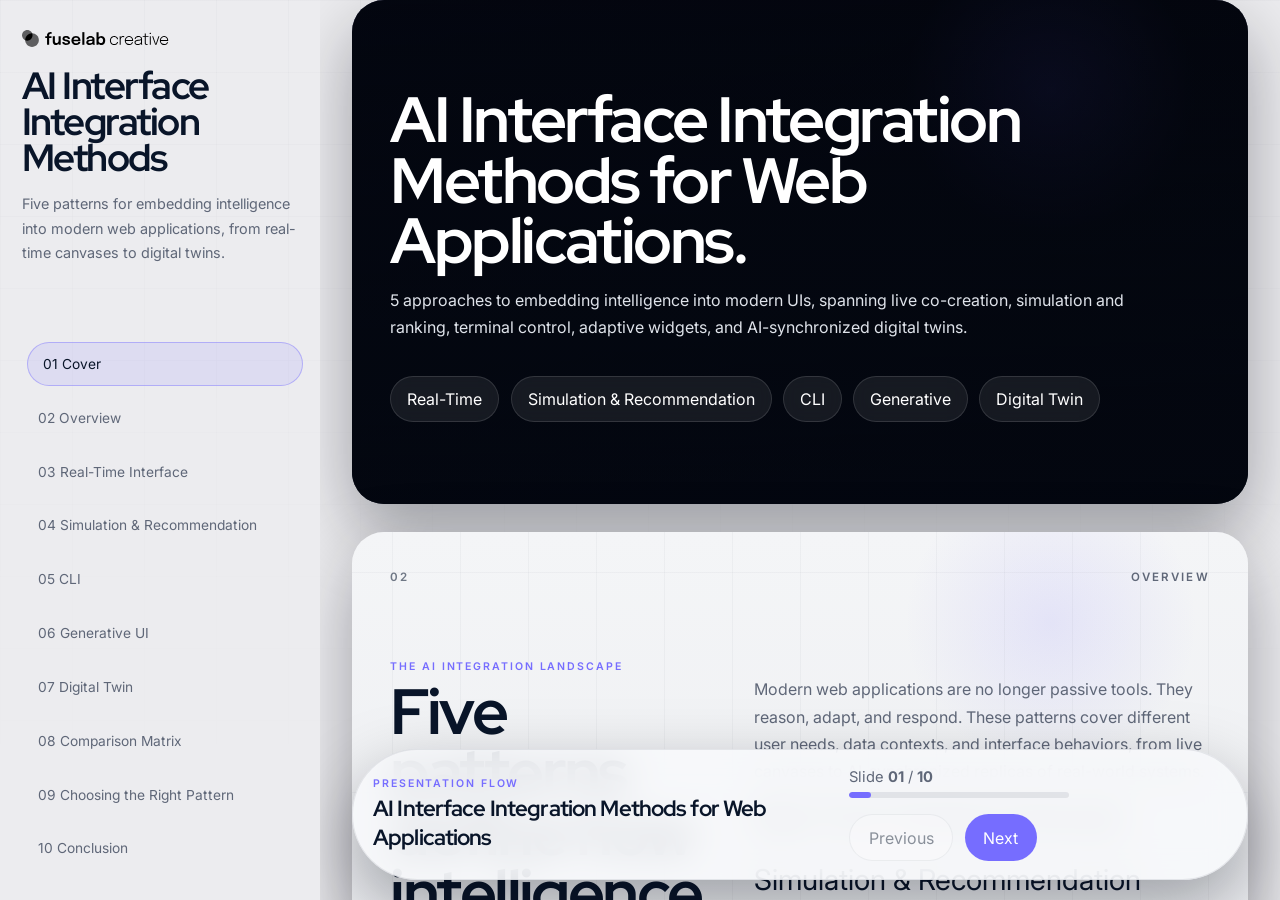
==== commit 4674d74f: "Refine hero slide copy" ====
--- a/flc-new-design-process-work/index.html
+++ b/flc-new-design-process-work/index.html
@@ -58,14 +58,8 @@
             <div class="hero-slide-overlay" aria-hidden="true"></div>
             <div class="hero-slide-tint" aria-hidden="true"></div>
 
-            <div class="slide-chrome">
-              <span class="slide-number">01</span>
-              <span class="slide-label">AI Interface Integration Methods</span>
-            </div>
-
             <div class="hero-layout hero-layout--single">
               <div class="hero-copy">
-                <p class="eyebrow">Presentation overview</p>
                 <h3>AI Interface Integration Methods for Web Applications.</h3>
                 <p class="slide-intro">
                   5 approaches to embedding intelligence into modern UIs,
@@ -81,11 +75,6 @@
                   <span>Digital Twin</span>
                 </div>
               </div>
-            </div>
-
-            <div class="slide-footer">
-              <span>AI-native interface systems</span>
-              <span>Modern web application patterns</span>
             </div>
           </section>
 
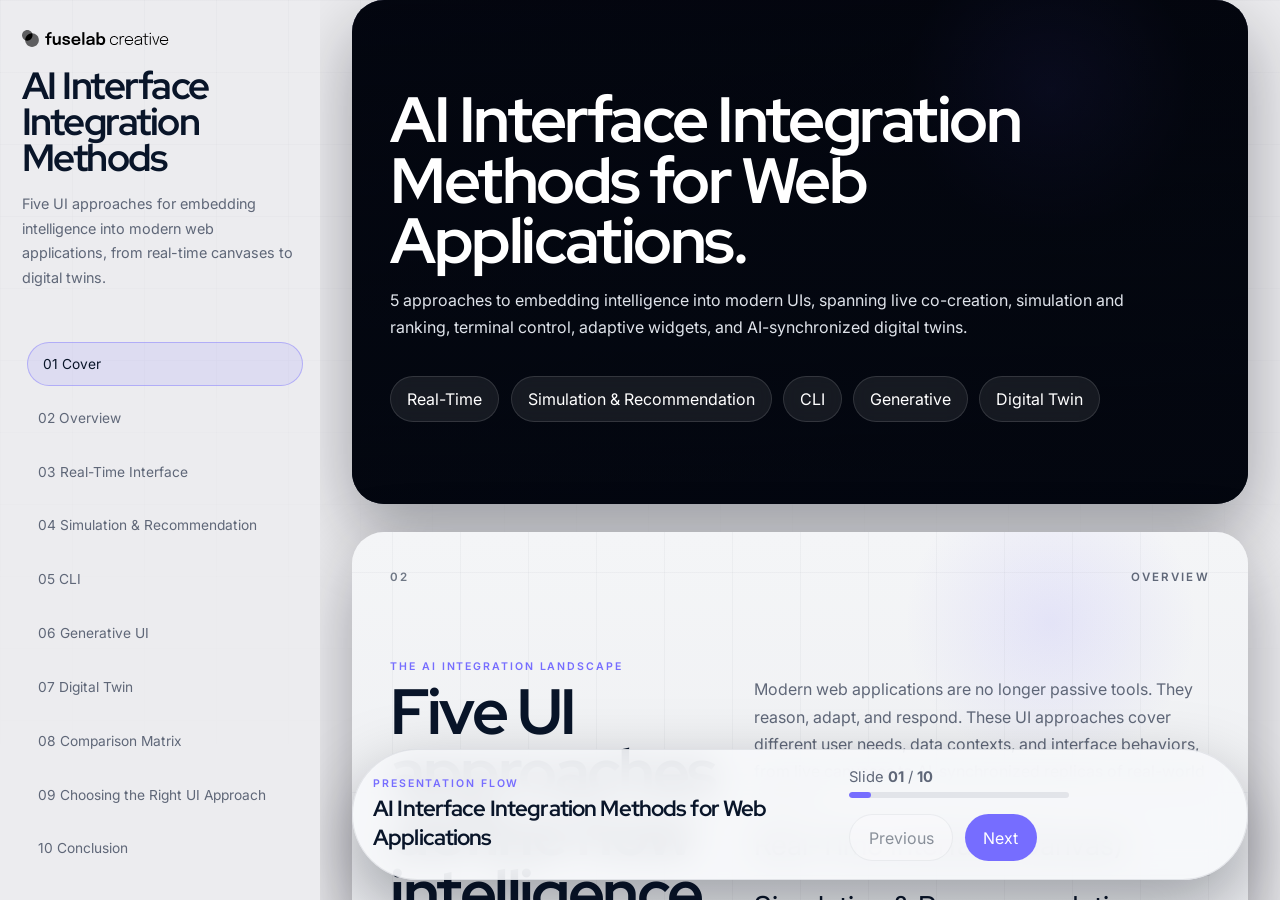
==== commit 0ae0f7d9: "Refine AI interface presentation deck" ====
--- a/flc-new-design-process-work/index.html
+++ b/flc-new-design-process-work/index.html
@@ -19,7 +19,7 @@
           <img class="rail-logo" src="flc-logo.svg" alt="FLC logo" />
           <h1>AI Interface Integration Methods</h1>
           <p class="rail__lede">
-            Five patterns for embedding intelligence into modern web
+            Five UI approaches for embedding intelligence into modern web
             applications, from real-time canvases to digital twins.
           </p>
         </div>
@@ -33,7 +33,7 @@
           <a href="#pattern-generative">06 Generative UI</a>
           <a href="#pattern-twin">07 Digital Twin</a>
           <a href="#comparison">08 Comparison Matrix</a>
-          <a href="#choosing">09 Choosing the Right Pattern</a>
+          <a href="#choosing">09 Choosing the Right UI Approach</a>
           <a href="#conclusion">10 Conclusion</a>
         </nav>
       </aside>
@@ -44,7 +44,7 @@
             class="slide slide--dark slide--hero"
             id="cover"
             data-title="AI Interface Integration Methods for Web Applications"
-            data-hint="Open with the five AI-native interface patterns"
+            data-hint="Open with the five AI-native interface UI approaches"
           >
             <video
               class="hero-slide-video"
@@ -82,7 +82,7 @@
             class="slide slide--dark slide--toc"
             id="overview"
             data-title="Overview"
-            data-hint="Introduce the AI integration landscape and the five patterns"
+            data-hint="Introduce the AI integration landscape and the five UI approaches"
           >
             <div class="slide-chrome">
               <span class="slide-number">02</span>
@@ -92,12 +92,12 @@
             <div class="toc-layout">
               <div>
                 <p class="eyebrow">The AI integration landscape</p>
-                <h3>Five patterns define how intelligence shows up in the interface.</h3>
+                <h3>Five UI approaches define how intelligence shows up in the interface.</h3>
               </div>
               <div>
                 <p class="slide-intro">
                   Modern web applications are no longer passive tools. They
-                  reason, adapt, and respond. These patterns cover different
+                  reason, adapt, and respond. These UI approaches cover different
                   user needs, data contexts, and interface behaviors, from live
                   canvases to AI-synchronized replicas of real-world systems.
                 </p>
@@ -106,7 +106,7 @@
             </div>
 
             <div class="slide-footer">
-              <span>Five distinct AI integration patterns</span>
+              <span>Five distinct AI integration UI approaches</span>
               <span>From creation to decision-support and monitoring</span>
             </div>
           </section>
@@ -115,11 +115,11 @@
             class="slide slide--light slide--project-profile"
             id="pattern-canvas"
             data-title="Real-Time Interface (Canvas)"
-            data-hint="Pattern 1 for live, continuously updating AI surfaces"
+            data-hint="UI approach 1 for live, continuously updating AI surfaces"
           >
             <div class="project-profile-top project-profile-top--single">
               <div>
-                <p class="page-kicker">Pattern 1</p>
+                <p class="page-kicker">UI approach 1</p>
                 <h3>Real-Time Interface (Canvas)</h3>
               </div>
             </div>
@@ -146,7 +146,7 @@
 
             <div class="slide-footer slide-footer--light">
               <span>03</span>
-              <span>Pattern 1: Real-Time Interface (Canvas)</span>
+              <span>UI approach 1: Real-Time Interface (Canvas)</span>
             </div>
           </section>
 
@@ -154,11 +154,11 @@
             class="slide slide--light slide--project-profile"
             id="pattern-simulation"
             data-title="Simulation & Recommendation"
-            data-hint="Pattern 2 for modeling outcomes and ranking actions"
+            data-hint="UI approach 2 for modeling outcomes and ranking actions"
           >
             <div class="project-profile-top project-profile-top--single">
               <div>
-                <p class="page-kicker">Pattern 2</p>
+                <p class="page-kicker">UI approach 2</p>
                 <h3>Simulation & Recommendation</h3>
               </div>
             </div>
@@ -185,7 +185,7 @@
 
             <div class="slide-footer slide-footer--light">
               <span>04</span>
-              <span>Pattern 2: Simulation & Recommendation</span>
+              <span>UI approach 2: Simulation & Recommendation</span>
             </div>
           </section>
 
@@ -193,11 +193,11 @@
             class="slide slide--light slide--project-profile"
             id="pattern-cli"
             data-title="CLI (Command-Line Interface)"
-            data-hint="Pattern 3 for text-first AI execution and control"
+            data-hint="UI approach 3 for text-first AI execution and control"
           >
             <div class="project-profile-top project-profile-top--single">
               <div>
-                <p class="page-kicker">Pattern 3</p>
+                <p class="page-kicker">UI approach 3</p>
                 <h3>CLI (Command-Line Interface)</h3>
               </div>
             </div>
@@ -224,7 +224,7 @@
 
             <div class="slide-footer slide-footer--light">
               <span>05</span>
-              <span>Pattern 3: CLI</span>
+              <span>UI approach 3: CLI</span>
             </div>
           </section>
 
@@ -232,11 +232,11 @@
             class="slide slide--light slide--project-profile"
             id="pattern-generative"
             data-title="Generative UI (Adaptive Widgets)"
-            data-hint="Pattern 4 for interfaces that reconstruct themselves dynamically"
+            data-hint="UI approach 4 for interfaces that reconstruct themselves dynamically"
           >
             <div class="project-profile-top project-profile-top--single">
               <div>
-                <p class="page-kicker">Pattern 4</p>
+                <p class="page-kicker">UI approach 4</p>
                 <h3>Generative UI (Adaptive Widgets)</h3>
               </div>
             </div>
@@ -263,7 +263,7 @@
 
             <div class="slide-footer slide-footer--light">
               <span>06</span>
-              <span>Pattern 4: Generative UI (Adaptive Widgets)</span>
+              <span>UI approach 4: Generative UI (Adaptive Widgets)</span>
             </div>
           </section>
 
@@ -271,11 +271,11 @@
             class="slide slide--light slide--project-profile"
             id="pattern-twin"
             data-title="Digital Twin"
-            data-hint="Pattern 5 for live virtual replicas of real-world systems"
+            data-hint="UI approach 5 for live virtual replicas of real-world systems"
           >
             <div class="project-profile-top project-profile-top--single">
               <div>
-                <p class="page-kicker">Pattern 5</p>
+                <p class="page-kicker">UI approach 5</p>
                 <h3>Digital Twin</h3>
               </div>
             </div>
@@ -302,7 +302,7 @@
 
             <div class="slide-footer slide-footer--light">
               <span>07</span>
-              <span>Pattern 5: Digital Twin</span>
+              <span>UI approach 5: Digital Twin</span>
             </div>
           </section>
 
@@ -310,15 +310,15 @@
             class="slide slide--light slide--comparison"
             id="comparison"
             data-title="Comparison Matrix"
-            data-hint="Compare the five patterns across users, data, and outputs"
+            data-hint="Compare the five UI approaches across users, data, and outputs"
           >
             <div class="light-header">
               <div>
                 <p class="page-kicker">Comparison Matrix</p>
-                <h3>Each pattern solves a different interface problem.</h3>
+                <h3>Each UI approach solves a different interface problem.</h3>
               </div>
               <p class="section-note">
-                The right integration pattern depends on who the user is, how
+                The right integration UI approach depends on who the user is, how
                 fresh the data needs to be, what kind of output the interface
                 should generate, and how complex the system is to build.
               </p>
@@ -332,24 +332,24 @@
 
             <div class="slide-footer slide-footer--light">
               <span>08</span>
-              <span>Pattern comparison across interaction and implementation</span>
+              <span>UI approach comparison across interaction and implementation</span>
             </div>
           </section>
 
           <section
             class="slide slide--light slide--choosing"
             id="choosing"
-            data-title="Choosing the Right Pattern"
-            data-hint="Use a simple framework to choose the right AI interface pattern"
+            data-title="Choosing the Right UI Approach"
+            data-hint="Use a simple framework to choose the right AI interface UI approach"
           >
             <div class="light-header">
               <div>
                 <p class="page-kicker">Decision Framework</p>
-                <h3>Choosing the right pattern starts with the user and the output.</h3>
+                <h3>Choosing the right UI approach starts with the user and the output.</h3>
               </div>
               <p class="section-note">
                 These five prompts point teams toward the most suitable
-                pattern based on user needs, output format, and system context.
+                UI approach based on user needs, output format, and system context.
               </p>
             </div>
 
@@ -359,7 +359,7 @@
 
             <div class="slide-footer slide-footer--light">
               <span>09</span>
-              <span>Decision guide for choosing the right pattern</span>
+              <span>Decision guide for choosing the right UI approach</span>
             </div>
           </section>
 
@@ -375,7 +375,7 @@
                 <h3>AI is no longer just inside the interface. It is shaping the interface.</h3>
               </div>
               <p class="section-note">
-                Each pattern supports a different kind of intelligence, from
+                Each UI approach supports a different kind of intelligence, from
                 creation and decision-support to control, adaptation, and
                 reflection, and all five are production-ready today.
               </p>
